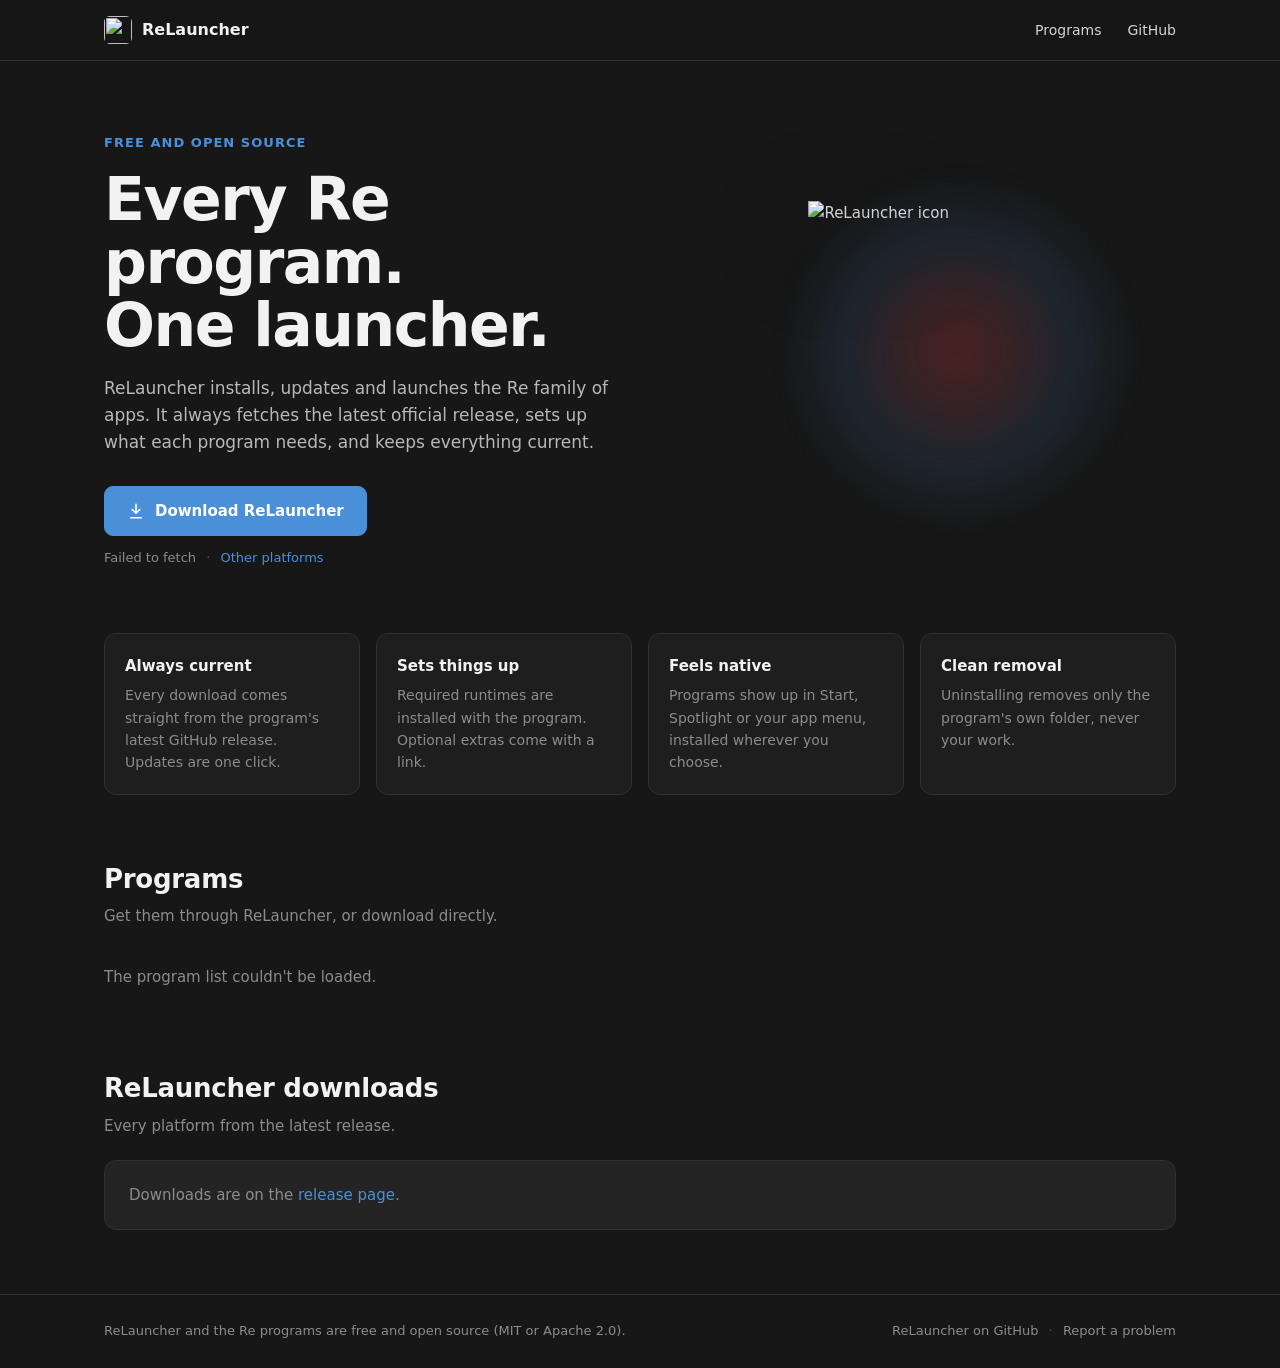
==== site/index.html @ 6ebb8d85 "Website: download page on GitHub Pages - site/ shows ReLauncher and every program in programs.json, " ====
<!doctype html>
<html lang="en">
<head>
  <meta charset="utf-8">
  <meta name="viewport" content="width=device-width, initial-scale=1">
  <title>ReLauncher: every Re program in one place</title>
  <meta name="description" content="Download ReLauncher and the Re family of programs, including ReEtched. Free, open source, for Windows, macOS and Linux.">
  <meta name="theme-color" content="#171717">
  <meta property="og:title" content="ReLauncher">
  <meta property="og:description" content="Install, update and launch every Re program. Free and open source.">
  <meta property="og:image" content="icon.png">
  <link rel="icon" href="favicon.png">
  <link rel="stylesheet" href="style.css">
</head>
<body>
  <header class="nav">
    <div class="wrap nav-row">
      <a class="brand" href="#top">
        <img src="favicon.png" alt="" width="28" height="28">
        <span>ReLauncher</span>
      </a>
      <nav>
        <a href="#programs">Programs</a>
        <a href="https://github.com/Redactional/ReLauncher">GitHub</a>
      </nav>
    </div>
  </header>

  <main id="top">
    <section class="hero">
      <div class="wrap hero-row">
        <div class="hero-text">
          <p class="eyebrow">Free and open source</p>
          <h1>Every Re program.<br>One launcher.</h1>
          <p class="lead">ReLauncher installs, updates and launches the Re family of apps. It always fetches the latest official release, sets up what each program needs, and keeps everything current.</p>
          <div class="cta" id="launcher-cta">
            <a class="btn primary" id="launcher-download" href="https://github.com/Redactional/ReLauncher/releases/latest">
              <svg viewBox="0 0 24 24" aria-hidden="true"><path d="M12 3v12m0 0-5-5m5 5 5-5M5 21h14"/></svg>
              <span>Download ReLauncher</span>
            </a>
            <div class="cta-meta">
              <span id="launcher-version">Latest release</span>
              <span class="dot">·</span>
              <a href="#all-platforms" id="launcher-other">Other platforms</a>
            </div>
          </div>
        </div>
        <div class="hero-art">
          <div class="glow"></div>
          <img src="icon.png" alt="ReLauncher icon" width="300" height="300">
        </div>
      </div>
    </section>

    <section class="features wrap">
      <div class="feature">
        <h3>Always current</h3>
        <p>Every download comes straight from the program's latest GitHub release. Updates are one click.</p>
      </div>
      <div class="feature">
        <h3>Sets things up</h3>
        <p>Required runtimes are installed with the program. Optional extras come with a link.</p>
      </div>
      <div class="feature">
        <h3>Feels native</h3>
        <p>Programs show up in Start, Spotlight or your app menu, installed wherever you choose.</p>
      </div>
      <div class="feature">
        <h3>Clean removal</h3>
        <p>Uninstalling removes only the program's own folder, never your work.</p>
      </div>
    </section>

    <section id="programs" class="wrap">
      <div class="section-head">
        <h2>Programs</h2>
        <p>Get them through ReLauncher, or download directly.</p>
      </div>
      <div class="grid" id="program-grid">
        <div class="card skeleton"></div>
      </div>
    </section>

    <section id="all-platforms" class="wrap">
      <div class="section-head">
        <h2>ReLauncher downloads</h2>
        <p>Every platform from the latest release.</p>
      </div>
      <div class="card platforms" id="launcher-platforms">
        <p class="muted">Loading…</p>
      </div>
    </section>
  </main>

  <footer class="footer">
    <div class="wrap footer-row">
      <span>ReLauncher and the Re programs are free and open source (MIT or Apache 2.0).</span>
      <span>
        <a href="https://github.com/Redactional/ReLauncher">ReLauncher on GitHub</a>
        <span class="dot">·</span>
        <a href="https://github.com/Redactional/ReLauncher/issues/new/choose">Report a problem</a>
      </span>
    </div>
  </footer>

  <script src="app.js"></script>
</body>
</html>
---- site/style.css ----
/* The Re look: dark neutrals, a blue accent, compact type. */
:root {
  --bg: #171717;
  --surface: #1e1e1e;
  --card: #242424;
  --card-hover: #2a2a2a;
  --border: #303030;
  --text: #d4d4d4;
  --strong: #f2f2f2;
  --muted: #8c8c8c;
  --accent: #4a90d9;
  --accent-hover: #5c9ee2;
  --brand: #d63a34;
  --radius: 12px;
  color-scheme: dark;
}

* { box-sizing: border-box; }

html { scroll-behavior: smooth; }

body {
  margin: 0;
  background: var(--bg);
  color: var(--text);
  font: 15px/1.6 system-ui, -apple-system, "Segoe UI", Roboto, Ubuntu, sans-serif;
  -webkit-font-smoothing: antialiased;
}

a { color: var(--accent); text-decoration: none; }
a:hover { color: var(--accent-hover); }

.wrap { max-width: 1120px; margin: 0 auto; padding: 0 24px; }
.muted { color: var(--muted); }
.dot { color: #555; margin: 0 6px; }

/* Navigation */
.nav {
  position: sticky; top: 0; z-index: 10;
  background: rgba(23, 23, 23, 0.85);
  backdrop-filter: blur(10px);
  border-bottom: 1px solid var(--border);
}
.nav-row { display: flex; align-items: center; justify-content: space-between; height: 60px; }
.brand { display: flex; align-items: center; gap: 10px; color: var(--strong); font-weight: 650; font-size: 16px; }
.brand:hover { color: var(--strong); }
.brand img { border-radius: 6px; }
.nav nav { display: flex; gap: 26px; }
.nav nav a { color: var(--text); font-size: 14px; }
.nav nav a:hover { color: var(--strong); }

/* Hero */
.hero { padding: 72px 0 56px; overflow: hidden; }
.hero-row { display: grid; grid-template-columns: 1.15fr 0.85fr; gap: 48px; align-items: center; }
.eyebrow {
  margin: 0 0 14px; color: var(--accent);
  font-size: 13px; font-weight: 600; letter-spacing: 0.08em; text-transform: uppercase;
}
h1 {
  margin: 0 0 18px; color: var(--strong);
  font-size: clamp(38px, 5.5vw, 60px); line-height: 1.05; letter-spacing: -0.025em; font-weight: 750;
}
.lead { margin: 0 0 30px; max-width: 520px; font-size: 17px; color: #b8b8b8; }
.cta-meta { margin-top: 12px; font-size: 13px; color: var(--muted); }
.hero-art { position: relative; display: grid; place-items: center; }
.hero-art img { position: relative; width: min(300px, 70vw); height: auto; filter: drop-shadow(0 24px 48px rgba(0, 0, 0, 0.55)); }
.glow {
  position: absolute; width: 360px; height: 360px; border-radius: 50%;
  background: radial-gradient(circle, rgba(214, 58, 52, 0.28), rgba(74, 144, 217, 0.12) 45%, transparent 70%);
  filter: blur(10px);
}

/* Buttons */
.btn {
  display: inline-flex; align-items: center; gap: 10px;
  padding: 12px 22px; border-radius: 9px; border: 1px solid var(--border);
  background: #2c2c2c; color: var(--strong); font-weight: 600; font-size: 15px;
  transition: background 0.15s, border-color 0.15s, transform 0.15s;
}
.btn:hover { background: #343434; color: var(--strong); }
.btn:active { transform: translateY(1px); }
.btn svg { width: 18px; height: 18px; fill: none; stroke: currentColor; stroke-width: 2.2; stroke-linecap: round; stroke-linejoin: round; }
.btn.primary { background: var(--accent); border-color: var(--accent); color: #fff; }
.btn.primary:hover { background: var(--accent-hover); border-color: var(--accent-hover); }
.btn.small { padding: 8px 14px; font-size: 13.5px; border-radius: 8px; }

/* Features */
.features {
  display: grid; grid-template-columns: repeat(4, 1fr); gap: 16px;
  padding-top: 8px; padding-bottom: 64px;
}
.feature { padding: 20px; border: 1px solid var(--border); border-radius: var(--radius); background: var(--surface); }
.feature h3 { margin: 0 0 6px; color: var(--strong); font-size: 15px; }
.feature p { margin: 0; font-size: 14px; color: var(--muted); }

/* Sections */
section[id] { scroll-margin-top: 80px; }
.section-head { margin-bottom: 22px; }
.section-head h2 { margin: 0 0 4px; color: var(--strong); font-size: 26px; letter-spacing: -0.01em; }
.section-head p { margin: 0; color: var(--muted); }
#programs, #all-platforms { padding-bottom: 64px; }

/* Program cards */
.grid { display: grid; grid-template-columns: repeat(auto-fill, minmax(330px, 1fr)); gap: 18px; }
.card {
  background: var(--card); border: 1px solid var(--border); border-radius: var(--radius);
  padding: 24px;
}
.program { display: flex; flex-direction: column; gap: 16px; transition: border-color 0.15s; }
.program:hover { border-color: #3c3c3c; }
.program-head { display: flex; gap: 16px; align-items: center; }
.program-head img { width: 64px; height: 64px; border-radius: 14px; flex: none; }
.program-head h3 { margin: 0; color: var(--strong); font-size: 20px; }
.version { font-size: 13px; color: var(--muted); }
.version.ok { color: #6abf69; }
.program p.desc { margin: 0; font-size: 14.5px; color: #b8b8b8; flex: 1; }
.program .actions { display: flex; flex-wrap: wrap; gap: 8px; align-items: center; }
.program .links { display: flex; gap: 16px; font-size: 13.5px; border-top: 1px solid var(--border); padding-top: 14px; }
.skeleton { min-height: 260px; background: linear-gradient(90deg, var(--card), #2a2a2a, var(--card)); background-size: 200% 100%; animation: shimmer 1.4s infinite; }
@keyframes shimmer { to { background-position: -200% 0; } }

/* Platform table */
.platforms { display: grid; grid-template-columns: repeat(3, 1fr); gap: 0; padding: 0; overflow: hidden; }
.platform { padding: 22px 24px; border-right: 1px solid var(--border); }
.platform:last-child { border-right: none; }
.platform h4 { margin: 0 0 12px; color: var(--strong); font-size: 15px; display: flex; align-items: center; gap: 8px; }
.platform h4 .here { font-size: 11px; font-weight: 600; color: var(--accent); background: rgba(74, 144, 217, 0.14); padding: 2px 8px; border-radius: 99px; }
.platform ul { list-style: none; margin: 0; padding: 0; display: grid; gap: 8px; }
.platform li a { display: flex; justify-content: space-between; gap: 12px; font-size: 14px; }
.platform li .size { color: var(--muted); font-size: 12.5px; white-space: nowrap; }
.platforms .muted { padding: 22px 24px; margin: 0; }

/* Footer */
.footer { border-top: 1px solid var(--border); padding: 26px 0; font-size: 13px; color: var(--muted); }
.footer-row { display: flex; justify-content: space-between; gap: 16px; flex-wrap: wrap; }
.footer a { color: var(--muted); }
.footer a:hover { color: var(--text); }

@media (max-width: 860px) {
  .hero { padding-top: 48px; }
  .hero-row { grid-template-columns: 1fr; }
  .hero-art { order: -1; }
  .hero-art img { width: 180px; }
  .glow { width: 240px; height: 240px; }
  .features { grid-template-columns: repeat(2, 1fr); }
  .platforms { grid-template-columns: 1fr; }
  .platform { border-right: none; border-bottom: 1px solid var(--border); }
  .platform:last-child { border-bottom: none; }
}
@media (max-width: 520px) {
  .features { grid-template-columns: 1fr; }
  .grid { grid-template-columns: 1fr; }
  .nav nav { gap: 18px; }
}
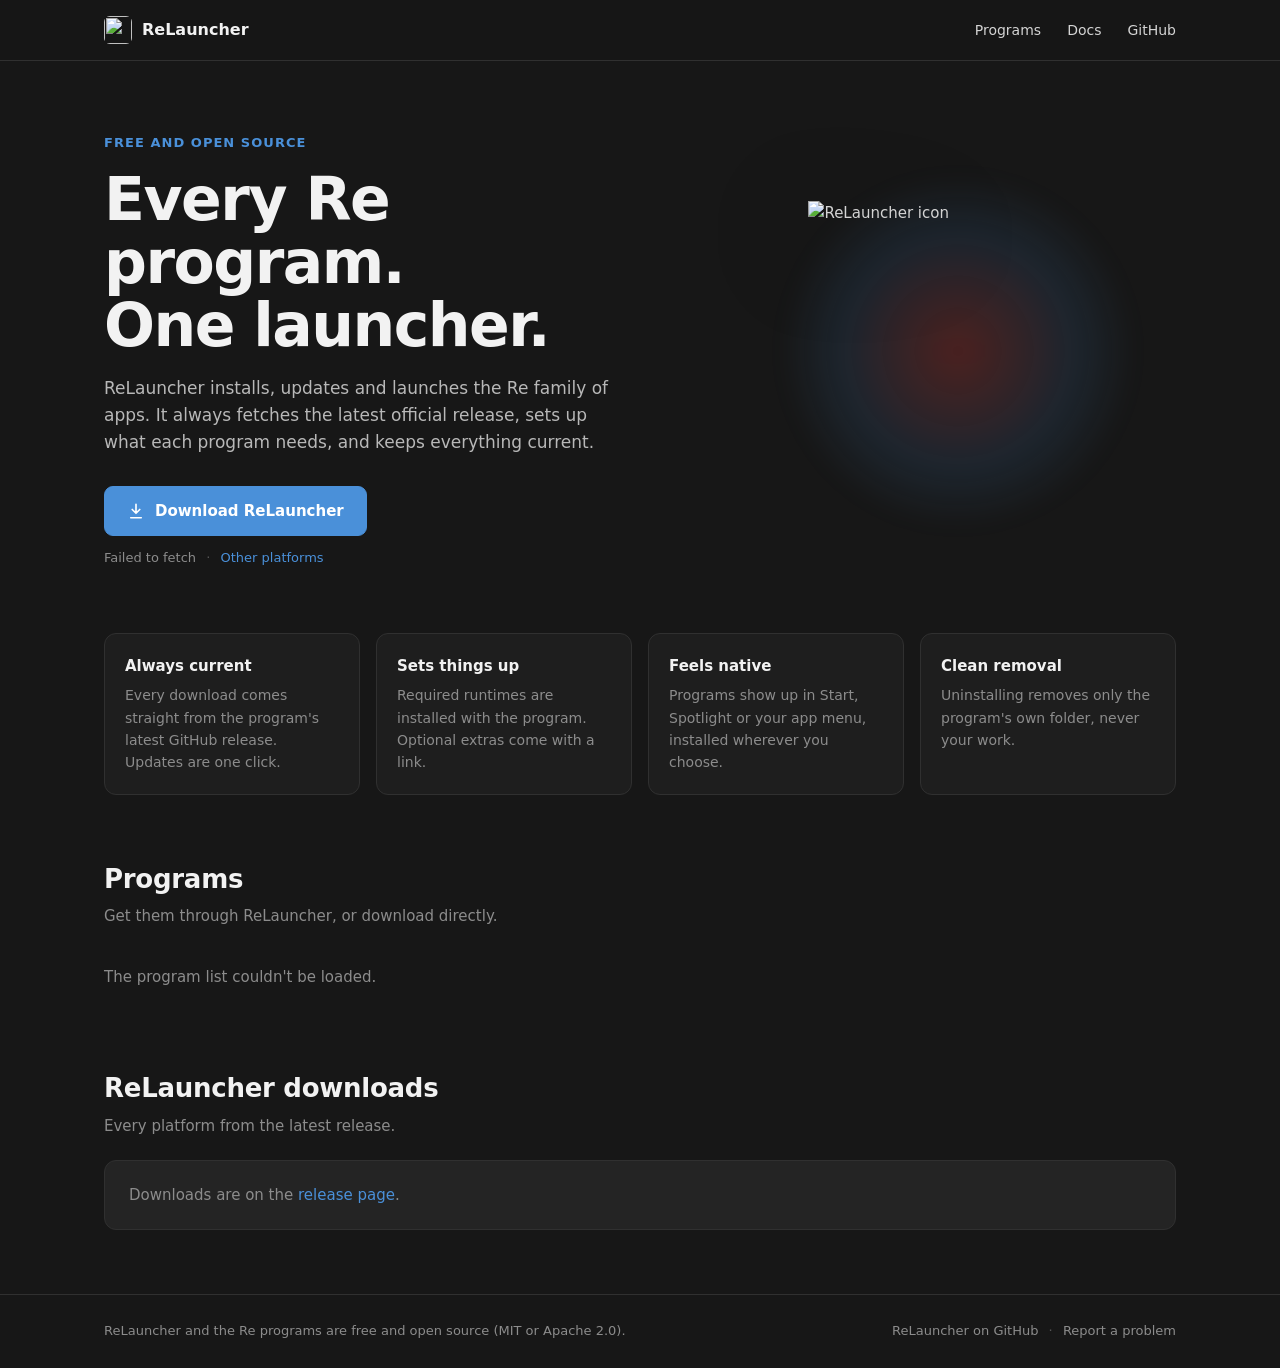
==== commit bb62a452: "Docs viewer for program manuals - site/docs.html renders each program's manual from its own reposito" ====
--- a/site/index.html
+++ b/site/index.html
@@ -21,6 +21,7 @@
       </a>
       <nav>
         <a href="#programs">Programs</a>
+        <a href="docs.html">Docs</a>
         <a href="https://github.com/Redactional/ReLauncher">GitHub</a>
       </nav>
     </div>
